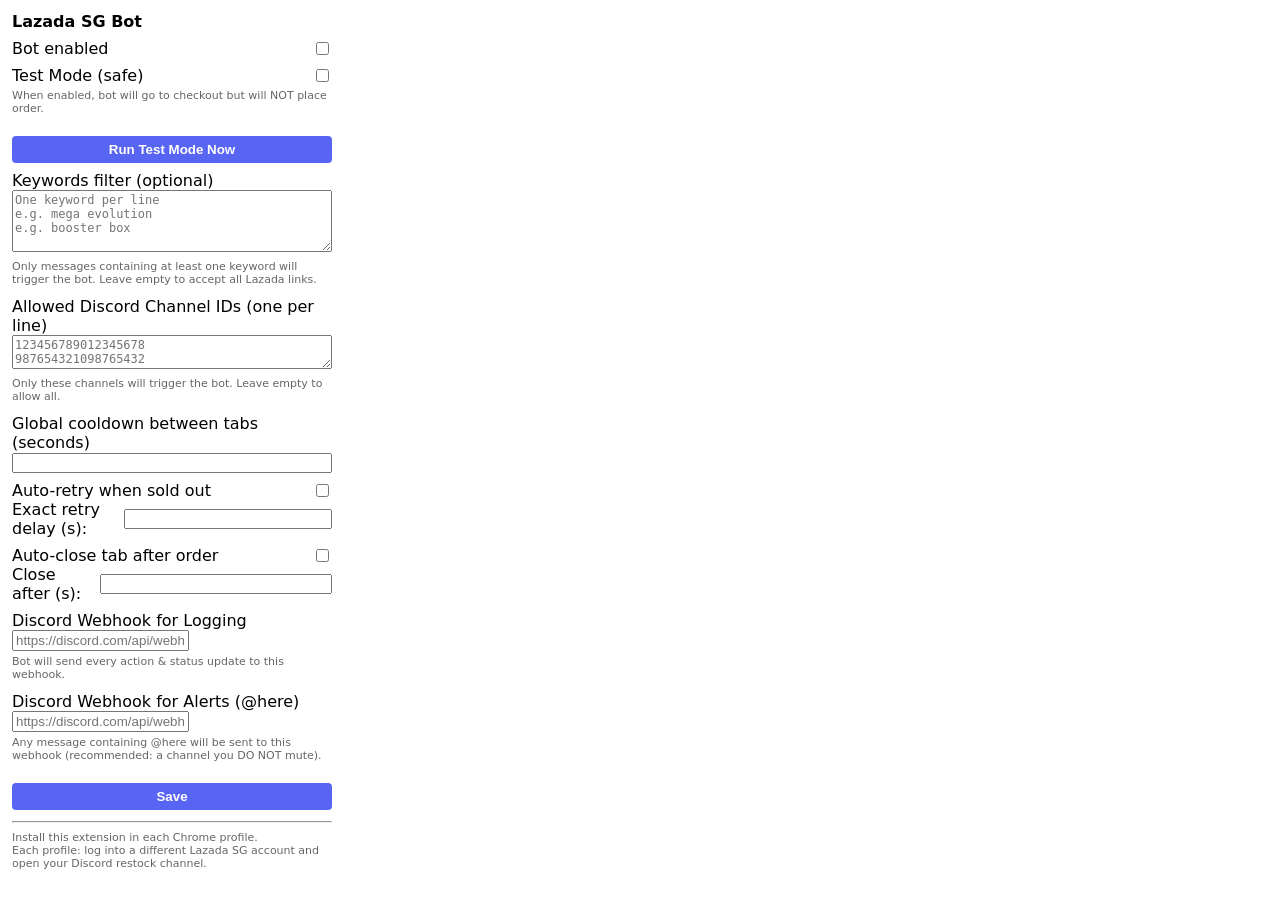
==== Lazada Extension/popup.html @ 2ac60d1a "Extension" ====
<!DOCTYPE html>
<html>
<head>
  <meta charset="utf-8" />
  <title>Lazada SG Bot</title>
  <link rel="stylesheet" href="popup.css" />
</head>
<body>
  <div class="container">
    <h1>Lazada SG Bot</h1>

    <label class="row">
      <span>Bot enabled</span>
      <input type="checkbox" id="enabled">
    </label>

    <div class="section">
    <label class="row">
      <span>Test Mode (safe)</span>
      <input type="checkbox" id="testMode">
    </label>
    <p class="hint">
      When enabled, bot will go to checkout but will NOT place order.
    </p>
    <button id="runTestBtn">Run Test Mode Now</button>
  </div>  

    <div class="section">
      <label for="keywords">Keywords filter (optional)</label>
      <textarea id="keywords" rows="4"
        placeholder="One keyword per line&#10;e.g. mega evolution&#10;e.g. booster box"></textarea>
      <p class="hint">
        Only messages containing at least one keyword will trigger the bot.
        Leave empty to accept all Lazada links.
      </p>
    </div>

    <div class="section">
  <label for="channels">Allowed Discord Channel IDs (one per line)</label>
  <textarea id="channels" rows="2" placeholder="123456789012345678&#10;987654321098765432"></textarea>
  <p class="hint">Only these channels will trigger the bot. Leave empty to allow all.</p>
</div>

    <div class="section">
      <label for="cooldown">Global cooldown between tabs (seconds)</label>
      <input type="number" id="cooldown" min="0" step="1">
    </div>

    <div class="section">
      <label class="row">
        <span>Auto-retry when sold out</span>
        <input type="checkbox" id="autoRetry">
      </label>
      <div class="row small-gap">
        <span>Exact retry delay (s):</span>
        <input type="number" id="retryDelay" min="1" step="1" class="short">
      </div>
    </div>

    <div class="section">
      <label class="row">
        <span>Auto-close tab after order</span>
        <input type="checkbox" id="autoClose">
      </label>
      <div class="row small-gap">
        <span>Close after (s):</span>
        <input type="number" id="autoCloseAfter" min="1" step="1" class="short">
      </div>
    </div>

    <div class="section">
    <label>Discord Webhook for Logging</label>
    <input type="text" id="logWebhook" placeholder="https://discord.com/api/webhooks/...">
    <p class="hint">
      Bot will send every action & status update to this webhook.
    </p>
  </div>

  <div class="section">
  <label>Discord Webhook for Alerts (@here)</label>
  <input type="text" id="alertWebhook" placeholder="https://discord.com/api/webhooks/...">
  <p class="hint">
    Any message containing @here will be sent to this webhook (recommended: a channel you DO NOT mute).
  </p>
</div>

    <button id="saveBtn">Save</button>
    <p id="status" class="status"></p>

    <hr>
    <p class="hint">
      Install this extension in each Chrome profile.<br>
      Each profile: log into a different Lazada SG account and open your Discord restock channel.
    </p>
  </div>

  <script src="popup.js"></script>
</body>
</html>
---- Lazada Extension/popup.css ----
body {
  margin: 0;
  font-family: system-ui, -apple-system, BlinkMacSystemFont, sans-serif;
}

.container {
  width: 320px;
  padding: 12px;
}

h1 {
  font-size: 16px;
  margin: 0 0 8px 0;
}

.section {
  margin-top: 8px;
}

.row {
  display: flex;
  align-items: center;
  justify-content: space-between;
  gap: 8px;
}

.small-gap {
  gap: 4px;
}

textarea, input[type="number"] {
  width: 100%;
  box-sizing: border-box;
  font-size: 12px;
}

.short {
  width: 60px;
}

button {
  width: 100%;
  margin-top: 10px;
  padding: 6px 0;
  border: none;
  background: #5865f2;
  color: white;
  border-radius: 4px;
  cursor: pointer;
  font-weight: 600;
}

button:hover {
  background: #4752c4;
}

.hint {
  font-size: 11px;
  color: #666;
  margin-top: 4px;
}

.status {
  font-size: 11px;
  margin-top: 4px;
}
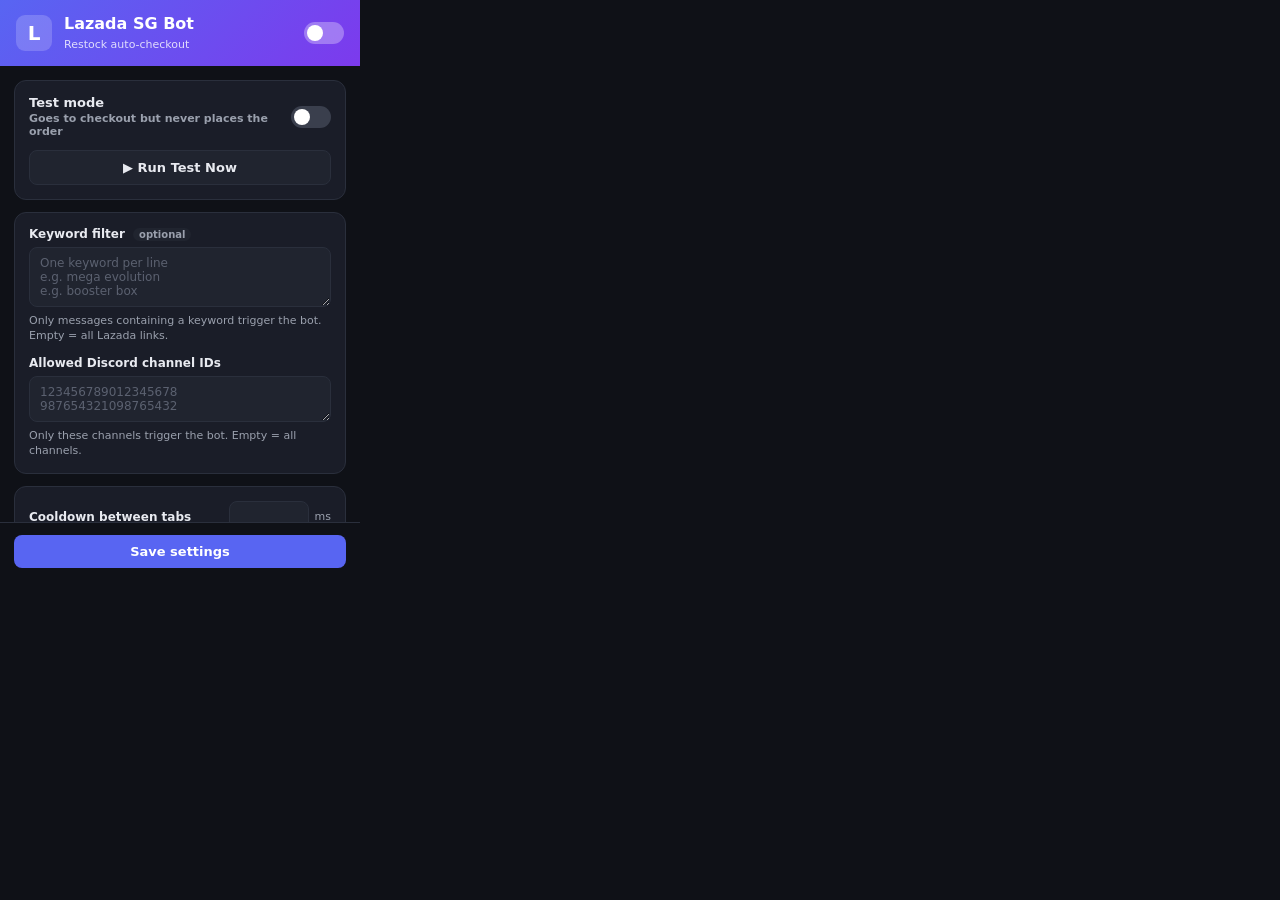
==== commit 3c54f976: "1" ====
--- a/Lazada Extension/popup.html
+++ b/Lazada Extension/popup.html
@@ -6,92 +6,123 @@
   <link rel="stylesheet" href="popup.css" />
 </head>
 <body>
-  <div class="container">
-    <h1>Lazada SG Bot</h1>
+  <div class="app">
 
-    <label class="row">
-      <span>Bot enabled</span>
-      <input type="checkbox" id="enabled">
-    </label>
+    <header class="app-header">
+      <div class="logo">L</div>
+      <div class="title-wrap">
+        <h1>Lazada SG Bot</h1>
+        <span class="subtitle">Restock auto-checkout</span>
+      </div>
+      <label class="switch master" title="Enable / disable bot">
+        <input type="checkbox" id="enabled">
+        <span class="slider"></span>
+      </label>
+    </header>
 
-    <div class="section">
-    <label class="row">
-      <span>Test Mode (safe)</span>
-      <input type="checkbox" id="testMode">
-    </label>
-    <p class="hint">
-      When enabled, bot will go to checkout but will NOT place order.
-    </p>
-    <button id="runTestBtn">Run Test Mode Now</button>
-  </div>  
+    <main class="body">
 
-    <div class="section">
-      <label for="keywords">Keywords filter (optional)</label>
-      <textarea id="keywords" rows="4"
-        placeholder="One keyword per line&#10;e.g. mega evolution&#10;e.g. booster box"></textarea>
-      <p class="hint">
-        Only messages containing at least one keyword will trigger the bot.
-        Leave empty to accept all Lazada links.
-      </p>
-    </div>
+      <!-- Test mode -->
+      <section class="card">
+        <label class="row">
+          <div class="row-text">
+            <span class="row-title">Test mode</span>
+            <span class="row-sub">Goes to checkout but never places the order</span>
+          </div>
+          <label class="switch">
+            <input type="checkbox" id="testMode">
+            <span class="slider"></span>
+          </label>
+        </label>
+        <button id="runTestBtn" class="btn btn-ghost">▶ Run Test Now</button>
+      </section>
 
-    <div class="section">
-  <label for="channels">Allowed Discord Channel IDs (one per line)</label>
-  <textarea id="channels" rows="2" placeholder="123456789012345678&#10;987654321098765432"></textarea>
-  <p class="hint">Only these channels will trigger the bot. Leave empty to allow all.</p>
-</div>
+      <!-- Filters -->
+      <section class="card">
+        <div class="field">
+          <label for="keywords">Keyword filter <span class="opt">optional</span></label>
+          <textarea id="keywords" rows="3"
+            placeholder="One keyword per line&#10;e.g. mega evolution&#10;e.g. booster box"></textarea>
+          <p class="hint">Only messages containing a keyword trigger the bot. Empty = all Lazada links.</p>
+        </div>
 
-    <div class="section">
-      <label for="cooldown">Global cooldown between tabs (seconds)</label>
-      <input type="number" id="cooldown" min="0" step="1">
-    </div>
+        <div class="field">
+          <label for="channels">Allowed Discord channel IDs</label>
+          <textarea id="channels" rows="2"
+            placeholder="123456789012345678&#10;987654321098765432"></textarea>
+          <p class="hint">Only these channels trigger the bot. Empty = all channels.</p>
+        </div>
+      </section>
 
-    <div class="section">
-      <label class="row">
-        <span>Auto-retry when sold out</span>
-        <input type="checkbox" id="autoRetry">
-      </label>
-      <div class="row small-gap">
-        <span>Exact retry delay (s):</span>
-        <input type="number" id="retryDelay" min="1" step="1" class="short">
+      <!-- Timing -->
+      <section class="card">
+        <div class="field-inline">
+          <label for="cooldown">Cooldown between tabs</label>
+          <div class="num"><input type="number" id="cooldown" min="0" step="1"><span class="unit">ms</span></div>
+        </div>
+
+        <div class="divider"></div>
+
+        <label class="row">
+          <div class="row-text">
+            <span class="row-title">Auto-retry when sold out</span>
+            <span class="row-sub">Keeps reloading until it restocks</span>
+          </div>
+          <label class="switch">
+            <input type="checkbox" id="autoRetry">
+            <span class="slider"></span>
+          </label>
+        </label>
+        <div class="field-inline sub">
+          <label for="retryDelay">Retry delay</label>
+          <div class="num"><input type="number" id="retryDelay" min="1" step="1"><span class="unit">s</span></div>
+        </div>
+
+        <div class="divider"></div>
+
+        <label class="row">
+          <div class="row-text">
+            <span class="row-title">Auto-close tab after order</span>
+            <span class="row-sub">Tidies up once the order is placed</span>
+          </div>
+          <label class="switch">
+            <input type="checkbox" id="autoClose">
+            <span class="slider"></span>
+          </label>
+        </label>
+        <div class="field-inline sub">
+          <label for="autoCloseAfter">Close after</label>
+          <div class="num"><input type="number" id="autoCloseAfter" min="1" step="1"><span class="unit">s</span></div>
+        </div>
+      </section>
+
+      <!-- Webhooks -->
+      <section class="card">
+        <div class="field">
+          <label for="logWebhook">Discord log webhook</label>
+          <input type="text" id="logWebhook" placeholder="https://discord.com/api/webhooks/...">
+          <p class="hint">Every action & status update is posted here.</p>
+        </div>
+
+        <div class="field">
+          <label for="alertWebhook">Discord alert webhook <span class="opt">@here</span></label>
+          <input type="text" id="alertWebhook" placeholder="https://discord.com/api/webhooks/...">
+          <p class="hint">Urgent @here pings (captcha, checkout) go here — use a channel you don't mute.</p>
+        </div>
+      </section>
+
+      <div class="note">
+        🧩 Captcha sliders are <b>not</b> auto-solved. When one appears the bot
+        raises the tab, beeps, and pings @here so you can solve it instantly.
       </div>
-    </div>
 
-    <div class="section">
-      <label class="row">
-        <span>Auto-close tab after order</span>
-        <input type="checkbox" id="autoClose">
-      </label>
-      <div class="row small-gap">
-        <span>Close after (s):</span>
-        <input type="number" id="autoCloseAfter" min="1" step="1" class="short">
-      </div>
-    </div>
+    </main>
 
-    <div class="section">
-    <label>Discord Webhook for Logging</label>
-    <input type="text" id="logWebhook" placeholder="https://discord.com/api/webhooks/...">
-    <p class="hint">
-      Bot will send every action & status update to this webhook.
-    </p>
-  </div>
+    <footer class="app-footer">
+      <button id="saveBtn" class="btn btn-primary">Save settings</button>
+      <p id="status" class="status"></p>
+    </footer>
 
-  <div class="section">
-  <label>Discord Webhook for Alerts (@here)</label>
-  <input type="text" id="alertWebhook" placeholder="https://discord.com/api/webhooks/...">
-  <p class="hint">
-    Any message containing @here will be sent to this webhook (recommended: a channel you DO NOT mute).
-  </p>
-</div>
-
-    <button id="saveBtn">Save</button>
-    <p id="status" class="status"></p>
-
-    <hr>
-    <p class="hint">
-      Install this extension in each Chrome profile.<br>
-      Each profile: log into a different Lazada SG account and open your Discord restock channel.
-    </p>
   </div>
 
   <script src="popup.js"></script>
--- a/Lazada Extension/popup.css
+++ b/Lazada Extension/popup.css
@@ -1,66 +1,256 @@
+:root {
+  --bg: #0f1117;
+  --bg-card: #1a1d28;
+  --bg-card-2: #20242f;
+  --border: #2a2f3c;
+  --text: #e8eaf0;
+  --text-dim: #9aa0ad;
+  --accent: #5865f2;
+  --accent-2: #7c3aed;
+  --accent-hover: #4752c4;
+  --green: #3ba55d;
+  --radius: 12px;
+}
+
+* { box-sizing: border-box; }
+
 body {
   margin: 0;
-  font-family: system-ui, -apple-system, BlinkMacSystemFont, sans-serif;
-}
-
-.container {
-  width: 320px;
-  padding: 12px;
-}
+  font-family: "Segoe UI", system-ui, -apple-system, BlinkMacSystemFont, sans-serif;
+  background: var(--bg);
+  color: var(--text);
+}
+
+.app {
+  width: 360px;
+  display: flex;
+  flex-direction: column;
+  max-height: 600px;
+}
+
+/* ---------- Header ---------- */
+.app-header {
+  display: flex;
+  align-items: center;
+  gap: 12px;
+  padding: 14px 16px;
+  background: linear-gradient(135deg, var(--accent) 0%, var(--accent-2) 100%);
+  position: sticky;
+  top: 0;
+  z-index: 5;
+}
+
+.logo {
+  width: 36px;
+  height: 36px;
+  border-radius: 9px;
+  background: rgba(255, 255, 255, 0.18);
+  display: flex;
+  align-items: center;
+  justify-content: center;
+  font-weight: 800;
+  font-size: 20px;
+  color: #fff;
+  flex-shrink: 0;
+}
+
+.title-wrap { flex: 1; min-width: 0; }
 
 h1 {
   font-size: 16px;
-  margin: 0 0 8px 0;
-}
-
-.section {
-  margin-top: 8px;
-}
-
+  margin: 0;
+  color: #fff;
+  font-weight: 700;
+}
+
+.subtitle {
+  font-size: 11px;
+  color: rgba(255, 255, 255, 0.8);
+}
+
+/* ---------- Body / cards ---------- */
+.body {
+  padding: 14px;
+  display: flex;
+  flex-direction: column;
+  gap: 12px;
+  overflow-y: auto;
+}
+
+.card {
+  background: var(--bg-card);
+  border: 1px solid var(--border);
+  border-radius: var(--radius);
+  padding: 14px;
+  display: flex;
+  flex-direction: column;
+  gap: 12px;
+}
+
+/* ---------- Rows ---------- */
 .row {
   display: flex;
   align-items: center;
   justify-content: space-between;
-  gap: 8px;
-}
-
-.small-gap {
-  gap: 4px;
-}
-
-textarea, input[type="number"] {
+  gap: 12px;
+  cursor: pointer;
+}
+
+.row-text { display: flex; flex-direction: column; gap: 2px; }
+.row-title { font-size: 13px; font-weight: 600; }
+.row-sub { font-size: 11px; color: var(--text-dim); }
+
+.divider { height: 1px; background: var(--border); margin: 2px 0; }
+
+/* ---------- Fields ---------- */
+.field { display: flex; flex-direction: column; gap: 6px; }
+
+label {
+  font-size: 12px;
+  font-weight: 600;
+  color: var(--text);
+}
+
+.opt {
+  font-size: 10px;
+  font-weight: 600;
+  color: var(--text-dim);
+  background: var(--bg-card-2);
+  padding: 1px 6px;
+  border-radius: 99px;
+  margin-left: 4px;
+}
+
+textarea, input[type="text"], input[type="number"] {
   width: 100%;
-  box-sizing: border-box;
+  background: var(--bg-card-2);
+  border: 1px solid var(--border);
+  border-radius: 8px;
+  color: var(--text);
   font-size: 12px;
-}
-
-.short {
-  width: 60px;
-}
-
-button {
+  padding: 8px 10px;
+  font-family: inherit;
+  resize: vertical;
+  transition: border-color 0.15s;
+}
+
+textarea:focus, input:focus {
+  outline: none;
+  border-color: var(--accent);
+}
+
+textarea::placeholder, input::placeholder { color: #5b6170; }
+
+.field-inline {
+  display: flex;
+  align-items: center;
+  justify-content: space-between;
+  gap: 10px;
+}
+.field-inline.sub { padding-left: 2px; }
+
+.num {
+  display: flex;
+  align-items: center;
+  gap: 6px;
+}
+.num input { width: 80px; text-align: right; }
+.unit { font-size: 11px; color: var(--text-dim); }
+
+.hint {
+  font-size: 11px;
+  color: var(--text-dim);
+  margin: 0;
+  line-height: 1.4;
+}
+
+/* ---------- Toggle switch ---------- */
+.switch {
+  position: relative;
+  display: inline-block;
+  width: 40px;
+  height: 22px;
+  flex-shrink: 0;
+}
+.switch input { opacity: 0; width: 0; height: 0; }
+.slider {
+  position: absolute;
+  inset: 0;
+  cursor: pointer;
+  background: #3a3f4d;
+  border-radius: 99px;
+  transition: 0.2s;
+}
+.slider::before {
+  content: "";
+  position: absolute;
+  height: 16px;
+  width: 16px;
+  left: 3px;
+  top: 3px;
+  background: #fff;
+  border-radius: 50%;
+  transition: 0.2s;
+}
+.switch input:checked + .slider { background: var(--green); }
+.switch input:checked + .slider::before { transform: translateX(18px); }
+.switch.master .slider { background: rgba(255, 255, 255, 0.3); }
+.switch.master input:checked + .slider { background: #fff; }
+.switch.master input:checked + .slider::before { background: var(--accent); }
+
+/* ---------- Buttons ---------- */
+.btn {
   width: 100%;
-  margin-top: 10px;
-  padding: 6px 0;
+  padding: 9px 0;
   border: none;
-  background: #5865f2;
-  color: white;
-  border-radius: 4px;
+  border-radius: 8px;
   cursor: pointer;
   font-weight: 600;
-}
-
-button:hover {
-  background: #4752c4;
-}
-
-.hint {
-  font-size: 11px;
-  color: #666;
-  margin-top: 4px;
+  font-size: 13px;
+  font-family: inherit;
+  transition: background 0.15s, transform 0.05s;
+}
+.btn:active { transform: scale(0.99); }
+
+.btn-primary { background: var(--accent); color: #fff; }
+.btn-primary:hover { background: var(--accent-hover); }
+
+.btn-ghost {
+  background: var(--bg-card-2);
+  color: var(--text);
+  border: 1px solid var(--border);
+}
+.btn-ghost:hover { background: #272b38; }
+
+/* ---------- Note ---------- */
+.note {
+  font-size: 11px;
+  line-height: 1.45;
+  color: var(--text-dim);
+  background: rgba(230, 57, 70, 0.08);
+  border: 1px solid rgba(230, 57, 70, 0.3);
+  border-radius: 10px;
+  padding: 10px 12px;
+}
+.note b { color: var(--text); }
+
+/* ---------- Footer ---------- */
+.app-footer {
+  padding: 12px 14px;
+  border-top: 1px solid var(--border);
+  background: var(--bg);
+  position: sticky;
+  bottom: 0;
 }
 
 .status {
   font-size: 11px;
-  margin-top: 4px;
-}
+  margin: 6px 0 0;
+  text-align: center;
+  min-height: 14px;
+}
+
+/* scrollbar */
+.body::-webkit-scrollbar { width: 8px; }
+.body::-webkit-scrollbar-thumb { background: var(--border); border-radius: 8px; }
+.body::-webkit-scrollbar-track { background: transparent; }
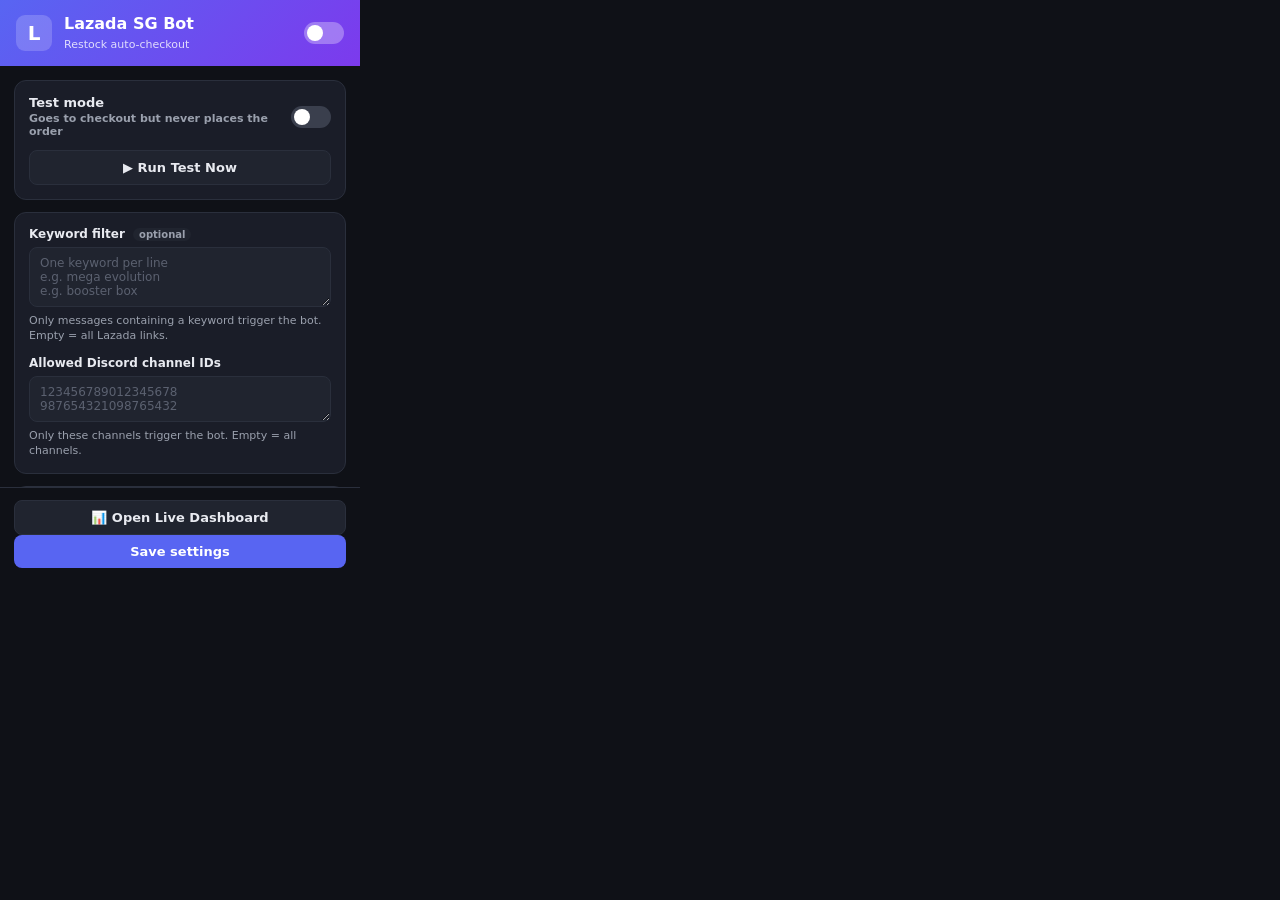
==== commit ae340d7c: "test" ====
--- a/Lazada Extension/popup.html
+++ b/Lazada Extension/popup.html
@@ -54,6 +54,107 @@
         </div>
       </section>
 
+      <!-- Direct Lazada watch -->
+      <section class="card">
+        <label class="row">
+          <div class="row-text">
+            <span class="row-title">Watch Lazada directly</span>
+            <span class="row-sub">Polls the product pages itself — no Discord needed</span>
+          </div>
+          <label class="switch">
+            <input type="checkbox" id="watchEnabled">
+            <span class="slider"></span>
+          </label>
+        </label>
+        <div class="field">
+          <label for="watchUrls">Product URLs to watch <span class="opt">one per line</span></label>
+          <textarea id="watchUrls" rows="3"
+            placeholder="https://www.lazada.sg/products/...-i123-s456.html&#10;https://www.lazada.sg/products/...-i789-s012.html"></textarea>
+          <p class="hint">Each URL is kept open in a background tab and auto-reloaded until it restocks, then Buy Now fires.</p>
+        </div>
+        <div class="field-inline sub">
+          <label for="watchHeartbeat">Re-open closed tabs every</label>
+          <div class="num"><input type="number" id="watchHeartbeat" min="1" step="1"><span class="unit">s</span></div>
+        </div>
+      </section>
+
+      <!-- Shop drop watch -->
+      <section class="card">
+        <label class="row">
+          <div class="row-text">
+            <span class="row-title">🎯 Shop drop watch</span>
+            <span class="row-sub">Refreshes a shop page & pounces on new releases</span>
+          </div>
+          <label class="switch">
+            <input type="checkbox" id="shopWatchEnabled">
+            <span class="slider"></span>
+          </label>
+        </label>
+
+        <div class="field">
+          <label for="shopUrls">Shop pages to watch <span class="opt">one per line</span></label>
+          <textarea id="shopUrls" rows="2"
+            placeholder="https://www.lazada.sg/shop/pokemon-store-online-singapore/?channelSource=pdp"></textarea>
+          <p class="hint">
+            Kept open in a background tab and reloaded on the interval below.
+            <b>Keep the <code>?…</code> query string</b> — the bare shop URL shows a
+            curated view that hides new releases.
+          </p>
+        </div>
+
+        <div class="field">
+          <label for="shopKeywords">Drop keywords <span class="opt">one per line</span></label>
+          <textarea id="shopKeywords" rows="3"
+            placeholder="first partner illustration&#10;mega evolution&#10;booster box"></textarea>
+          <p class="hint">
+            A line matches when <b>all</b> its words appear in the product name (any order).
+            Any line matching = go. Empty = every new listing.
+          </p>
+        </div>
+
+        <div class="field">
+          <label for="shopExcludeKeywords">Never buy if it contains <span class="opt">optional</span></label>
+          <textarea id="shopExcludeKeywords" rows="2"
+            placeholder="sleeve&#10;single card&#10;pre order"></textarea>
+          <p class="hint">Checked before the keywords above — a match here always wins.</p>
+        </div>
+
+        <div class="field-inline">
+          <label for="shopMaxPrice">Skip if price over</label>
+          <div class="num"><span class="unit">$</span><input type="number" id="shopMaxPrice" min="0" step="1"></div>
+        </div>
+        <p class="hint">0 = no price cap.</p>
+
+        <div class="field-inline">
+          <label for="shopRefresh">Refresh shop every</label>
+          <div class="num"><input type="number" id="shopRefresh" min="1.5" step="0.5"><span class="unit">s</span></div>
+        </div>
+
+        <div class="field-inline">
+          <label for="shopMaxOpen">Max items to open</label>
+          <div class="num"><input type="number" id="shopMaxOpen" min="1" step="1"></div>
+        </div>
+
+        <div class="divider"></div>
+
+        <label class="row">
+          <div class="row-text">
+            <span class="row-title">Only brand-new listings</span>
+            <span class="row-sub">Ignores everything already on the shop when armed</span>
+          </div>
+          <label class="switch">
+            <input type="checkbox" id="shopOnlyNew">
+            <span class="slider"></span>
+          </label>
+        </label>
+
+        <button id="rearmShopBtn" class="btn btn-ghost">🔄 Re-arm (reset baseline & opened items)</button>
+        <p class="hint">
+          Turning the watch on re-arms automatically. Use this after a test run, or to let
+          it buy the same item again.
+        </p>
+      </section>
+
       <!-- Timing -->
       <section class="card">
         <div class="field-inline">
@@ -77,6 +178,15 @@
           <label for="retryDelay">Retry delay</label>
           <div class="num"><input type="number" id="retryDelay" min="1" step="1"><span class="unit">s</span></div>
         </div>
+        <div class="field-inline sub">
+          <label for="productWatch">Watch window before reload</label>
+          <div class="num"><input type="number" id="productWatch" min="2" step="1"><span class="unit">s</span></div>
+        </div>
+        <p class="hint">
+          A pre-drop item only flips to <b>Buy Now</b> on a fresh page load, so
+          <b>watch window + retry delay = your worst-case lag</b> on a drop.
+          8s + 3s is a good balance; going much lower reloads hard enough to risk a captcha.
+        </p>
 
         <div class="divider"></div>
 
@@ -119,6 +229,7 @@
     </main>
 
     <footer class="app-footer">
+      <button id="dashboardBtn" class="btn btn-ghost">📊 Open Live Dashboard</button>
       <button id="saveBtn" class="btn btn-primary">Save settings</button>
       <p id="status" class="status"></p>
     </footer>
